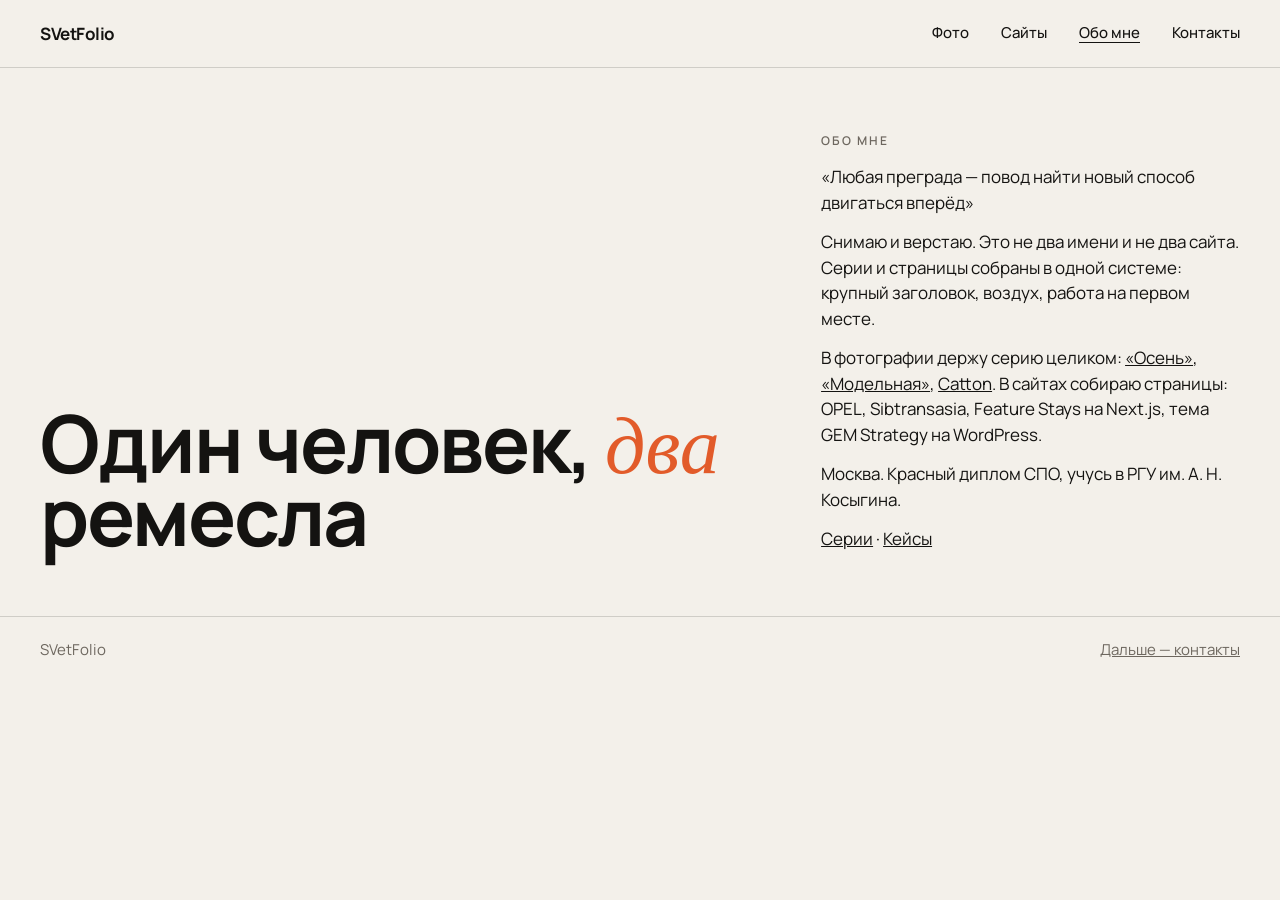
==== about.html @ d46ab94f "Add the SVetFolio portfolio so it can be published from the repository root." ====
<!DOCTYPE html>
<html lang="ru">
<head>
  <meta charset="UTF-8">
  <meta name="viewport" content="width=device-width, initial-scale=1">
  <title>Обо мне — SVetFolio</title>
  <link rel="preconnect" href="https://fonts.googleapis.com">
  <link rel="preconnect" href="https://fonts.gstatic.com" crossorigin>
  <link href="https://fonts.googleapis.com/css2?family=Fraunces:ital,opsz,wght@0,9..144,500;1,9..144,500&family=Manrope:wght@400;500;600;700&display=swap" rel="stylesheet">
  <link rel="stylesheet" href="style.css">
  <script src="script.js" defer></script>
</head>
<body class="page">
  <a class="skip" href="#main">К содержанию</a>
  <header class="header">
    <a class="header__logo" href="index.html">SVetFolio</a>
    <button class="header__toggle" type="button" aria-expanded="false" aria-controls="site-nav">
      <span class="header__toggle-text header__toggle-text--closed">Меню</span>
      <span class="header__toggle-text header__toggle-text--open">Закрыть</span>
    </button>
    <nav class="header__nav" id="site-nav" aria-label="Разделы">
      <a class="header__link" href="photo.html">Фото</a>
      <a class="header__link" href="web.html">Сайты</a>
      <a class="header__link header__link--current" href="about.html" aria-current="page">Обо мне</a>
      <a class="header__link" href="contact.html">Контакты</a>
    </nav>
  </header>

  <main id="main">
    <article class="bio">
      <h1 class="bio__title">Один человек, <em>два</em> ремесла</h1>
      <div class="bio__body">
        <p class="label">Обо мне</p>
        <p>«Любая преграда — повод найти новый способ двигаться вперёд»</p>
        <p>Снимаю и верстаю. Это не два имени и не два сайта. Серии и страницы собраны в одной системе: крупный заголовок, воздух, работа на первом месте.</p>
        <p>В фотографии держу серию целиком: <a href="photo-osen.html">«Осень»</a>, <a href="photo-mal.html">«Модельная»</a>, <a href="photo-catton.html">Catton</a>. В сайтах собираю страницы: OPEL, Sibtransasia, Feature Stays на Next.js, тема GEM Strategy на WordPress.</p>
        <p>Москва. Красный диплом СПО, учусь в РГУ им. А. Н. Косыгина.</p>
        <p><a href="photo.html">Серии</a> · <a href="web.html">Кейсы</a></p>
      </div>
    </article>
  </main>

  <footer class="footer">
    <p>SVetFolio</p>
    <a href="contact.html">Дальше — контакты</a>
  </footer>
</body>
</html>
---- style.css ----
:root {
  --sans: "Manrope", "Segoe UI", sans-serif;
  --display: "Fraunces", "Times New Roman", serif;
  --ink: #141311;
  --muted: #6d675f;
  --paper: #f3f0ea;
  --paper-2: #e6e0d6;
  --line: rgba(20, 19, 17, 0.16);
  --accent: #e25b2a;
  --night: #0c0c0c;
  --bone: #f4f1eb;
  --pad: 40px;
}

*,
*::before,
*::after {
  box-sizing: border-box;
}

html {
  scroll-behavior: smooth;
}

body {
  margin: 0;
  background: var(--paper);
  color: var(--ink);
  font-family: var(--sans);
  font-size: 17px;
  line-height: 1.5;
}

.page--photo {
  background: var(--night);
  color: var(--bone);
}

img {
  max-width: 100%;
  height: auto;
}

a {
  color: inherit;
}

button,
a {
  -webkit-tap-highlight-color: transparent;
}

button {
  font: inherit;
  color: inherit;
  background: none;
  border: 0;
  cursor: pointer;
}

h1,
h2,
h3,
p {
  margin: 0;
}

.skip {
  position: absolute;
  left: 16px;
  top: -64px;
  z-index: 50;
  padding: 8px 12px;
  background: var(--bone);
  color: var(--ink);
}

.skip:focus {
  top: 16px;
}

:focus-visible {
  outline: 2px solid var(--accent);
  outline-offset: 3px;
}

.header {
  position: sticky;
  top: 0;
  z-index: 30;
  display: flex;
  align-items: center;
  justify-content: space-between;
  gap: 16px;
  min-height: 68px;
  padding: 14px var(--pad);
  background: var(--paper);
  border-bottom: 1px solid var(--line);
}

.page--photo .header,
.page--photo .footer {
  background: var(--night);
  color: var(--bone);
  border-color: rgba(244, 241, 235, 0.16);
}

.header__logo {
  position: relative;
  z-index: 26;
  font-weight: 700;
  letter-spacing: -0.5px;
  text-decoration: none;
}

.header__nav {
  display: flex;
  gap: 32px;
}

.header__link {
  text-decoration: none;
  font-size: 15px;
  font-weight: 500;
}

.header__link--current {
  text-decoration: underline;
  text-underline-offset: 4px;
}

.header__toggle {
  position: relative;
  z-index: 26;
  display: none;
  align-items: center;
  min-height: 40px;
  padding: 0 2px;
  font-weight: 600;
}

.header__toggle-text--open {
  display: none;
}

.header__toggle[aria-expanded="true"] .header__toggle-text--closed {
  display: none;
}

.header__toggle[aria-expanded="true"] .header__toggle-text--open {
  display: inline;
}

.footer {
  display: flex;
  justify-content: space-between;
  gap: 16px;
  padding: 22px var(--pad) 28px;
  border-top: 1px solid var(--line);
  color: var(--muted);
  font-size: 15px;
}

.page--photo .footer {
  color: rgba(244, 241, 235, 0.62);
}

.label,
.intro__label {
  font-size: 12px;
  font-weight: 600;
  letter-spacing: 2px;
  text-transform: uppercase;
  color: var(--muted);
}

.page--photo .label,
.page--photo .intro__label {
  color: rgba(244, 241, 235, 0.62);
}

.intro {
  padding: 72px var(--pad) 48px;
}

.intro__label {
  margin-bottom: 22px;
}

.intro__layout,
.page-head__layout,
.who__layout,
.bio {
  display: grid;
  grid-template-columns: minmax(0, 1.4fr) minmax(220px, 0.8fr);
  gap: 24px 48px;
  align-items: end;
}

.intro__title,
.page-head__title,
.bio__title,
.case__title {
  font-weight: 700;
  letter-spacing: -2px;
  line-height: 0.9;
}

.intro__title {
  font-size: 92px;
  animation: rise 0.8s ease both;
}

.intro__title em,
.page-head__title em,
.bio__title em {
  font-family: var(--display);
  font-style: italic;
  font-weight: 500;
  letter-spacing: 0;
  color: var(--accent);
}

.intro__text {
  max-width: 352px;
  padding-bottom: 6px;
  color: var(--muted);
}

.doors {
  display: grid;
  grid-template-columns: 1fr 1fr;
  border-top: 1px solid var(--line);
}

.door {
  color: inherit;
  text-decoration: none;
  cursor: pointer;
}

.door:hover .door__link,
.door:focus-visible .door__link {
  color: var(--accent);
}

.door--photo,
.door--web {
  position: relative;
  display: flex;
  align-items: flex-end;
  min-height: 520px;
  overflow: hidden;
  color: var(--bone);
  background: var(--night);
}

.door--photo .cycle,
.door--web .cycle {
  position: absolute;
  inset: 0;
  max-width: none;
  height: auto;
  margin: 0;
}

.cycle::after {
  content: "";
  position: absolute;
  inset: 0;
  z-index: 2;
  background: rgba(8, 8, 8, 0);
  pointer-events: none;
  transition: background 0.35s ease;
}

.door:hover .cycle::after,
.door:focus-visible .cycle::after {
  background: rgba(8, 8, 8, 0.18);
}

.door__copy {
  position: relative;
  z-index: 2;
  width: 100%;
  padding: 24px var(--pad) 28px;
  background: rgba(8, 8, 8, 0.92);
}

.door--photo .label,
.door--web .label {
  color: rgba(244, 241, 235, 0.72);
}

.door--web {
  border-left: 1px solid rgba(244, 241, 235, 0.16);
}

.door__title {
  margin: 8px 0 10px;
  font-size: 52px;
  font-weight: 700;
  letter-spacing: -2px;
  line-height: 0.92;
}

.door--photo .door__title,
.door--web .door__title {
  font-family: var(--display);
  font-size: 64px;
  font-weight: 500;
}

.door__text {
  max-width: 416px;
}

.door__link {
  position: relative;
  z-index: 3;
  display: inline-block;
  margin-top: 18px;
  font-weight: 600;
  text-decoration: underline;
  text-underline-offset: 4px;
}

.cycle {
  position: relative;
  overflow: hidden;
  background: #181715;
}

.cycle__frame {
  position: absolute;
  inset: 0;
  margin: 0;
  opacity: 0;
  transform: translateY(12px) scale(1.04);
  transition: opacity 0.8s ease, transform 1.1s ease;
}

.cycle__frame--current {
  z-index: 1;
  opacity: 1;
  transform: none;
}

.cycle__photo {
  width: 100%;
  height: 100%;
  object-fit: cover;
  object-position: top;
}

.cycle__photo--center {
  object-position: center;
}

.cycle__label {
  position: absolute;
  top: 14px;
  left: 14px;
  z-index: 1;
  margin: 0;
  padding: 4px 8px;
  background: rgba(8, 8, 8, 0.72);
  color: var(--bone);
  font-size: 12px;
  letter-spacing: 1px;
  text-transform: uppercase;
}

.who,
.page-head,
.bio,
.orders,
.contacts {
  padding: 64px var(--pad);
}

.who {
  border-top: 1px solid var(--line);
}

.who__line {
  font-family: var(--display);
  font-size: 36px;
  font-weight: 500;
  line-height: 1.15;
  letter-spacing: -0.5px;
}

.who__side {
  align-self: end;
  color: var(--muted);
}

.who__side a,
.case__body a {
  font-weight: 600;
}

.who__icons {
  display: flex;
  gap: 12px;
}

.who__icons a {
  display: flex;
  align-items: center;
  justify-content: center;
  width: 44px;
  height: 44px;
  color: var(--ink);
  border: 1px solid var(--line);
  border-radius: 50%;
}

.who__icons svg {
  width: 20px;
  height: 20px;
}

.who__icons a:hover,
.who__icons a:focus-visible {
  color: var(--accent);
  border-color: var(--accent);
}

.page-head {
  padding-bottom: 24px;
}

.page-head__title,
.bio__title {
  font-size: 80px;
}

.page--photo .page-head__title {
  font-family: var(--display);
  font-weight: 500;
  letter-spacing: -1px;
}

.page-head__text,
.bio__body p,
.case__lead,
.orders__text {
  max-width: 608px;
}

.page-head__text,
.page-head__aside {
  align-self: end;
  color: var(--muted);
}

.page--photo .page-head__text,
.page--photo .page-head__aside {
  color: rgba(244, 241, 235, 0.72);
}

.page-head__aside p + p {
  margin-top: 12px;
}

.series {
  display: grid;
  grid-template-columns: repeat(3, 1fr);
  border-top: 1px solid rgba(244, 241, 235, 0.16);
  border-bottom: 1px solid rgba(244, 241, 235, 0.16);
}

.series__card {
  display: flex;
  flex-direction: column;
  gap: 6px;
  padding: 18px var(--pad) 22px;
  text-decoration: none;
}

.series__card + .series__card {
  border-left: 1px solid rgba(244, 241, 235, 0.16);
}

.series__cover {
  width: 100%;
  height: 280px;
  margin-bottom: 8px;
  object-fit: cover;
}

.series__cover--center {
  object-position: center;
}

.series__meta {
  color: rgba(244, 241, 235, 0.5);
  font-size: 13px;
  letter-spacing: 2px;
}

.series__title {
  font-family: var(--display);
  font-size: 28px;
  font-weight: 500;
}

.gallery {
  column-count: 2;
  column-gap: 8px;
  padding: 0 var(--pad) 64px;
}

.gallery__item {
  position: relative;
  break-inside: avoid;
  margin: 0 0 8px;
}

.gallery__photo {
  display: block;
  width: 100%;
  height: auto;
  cursor: zoom-in;
}

.gallery__caption {
  position: absolute;
  left: 8px;
  bottom: 8px;
  margin: 0;
  padding: 2px 6px;
  background: rgba(8, 8, 8, 0.62);
  color: var(--bone);
  font-size: 11px;
  letter-spacing: 0.4px;
}

.case {
  display: grid;
  grid-template-columns: minmax(0, 0.9fr) minmax(0, 1.2fr);
  gap: 24px 48px;
  align-items: start;
  padding: 56px var(--pad);
  border-top: 1px solid var(--line);
}

.case--flip,
.case--last {
  background: var(--paper-2);
}

.case__title {
  margin: 6px 0 12px;
  font-size: 64px;
}

.case__facts {
  display: grid;
  gap: 14px;
  margin: 20px 0;
}

.case__facts > div {
  display: grid;
  grid-template-columns: 120px 1fr;
  gap: 12px;
}

.case__facts dt {
  color: var(--muted);
  font-size: 13px;
  letter-spacing: 1px;
  text-transform: uppercase;
}

.case--flip .case__media {
  order: -1;
}

.case__media {
  margin: 0;
}

.case__shot {
  margin: 0;
}

.case__view {
  position: relative;
  overflow: hidden;
}

.case__track {
  display: flex;
  align-items: flex-start;
  transition: transform 0.45s ease;
}

.case__photo {
  display: block;
  width: 100%;
  min-width: 100%;
  height: auto;
  aspect-ratio: 1440 / 900;
  object-fit: cover;
  object-position: top;
  cursor: zoom-in;
}

.case__arrow {
  position: absolute;
  top: 50%;
  z-index: 1;
  display: inline-flex;
  align-items: center;
  justify-content: center;
  width: 40px;
  height: 40px;
  padding: 0;
  border-radius: 50%;
  background: rgba(12, 12, 12, 0.72);
  color: var(--bone);
  transform: translateY(-50%);
}

.case__arrow[hidden],
.case__dots[hidden] {
  display: none;
}

.case__arrow--prev {
  left: 12px;
}

.case__arrow--next {
  right: 12px;
}

.case__arrow svg {
  display: block;
  width: 22px;
  height: 22px;
}

.case__dots {
  display: flex;
  justify-content: center;
  gap: 4px;
  margin-top: 12px;
}

.case__dot {
  width: 8px;
  height: 8px;
  padding: 10px;
  box-sizing: content-box;
  border-radius: 50%;
  background: rgba(12, 12, 12, 0.28);
  background-clip: content-box;
}

.case__dot--current {
  background: #e25b2a;
  background-clip: content-box;
}

.case__links {
  display: flex;
  flex-wrap: wrap;
  gap: 8px 16px;
  margin-top: 16px;
}

.case__links a {
  text-decoration: underline;
  text-underline-offset: 4px;
}

.case__caption {
  margin-top: 8px;
  color: var(--muted);
  font-size: 14px;
}

.bio__body p + p,
.orders__text + .orders__text {
  margin-top: 14px;
}

.orders {
  display: grid;
  grid-template-columns: 1fr 1fr;
  gap: 32px 48px;
  border-top: 1px solid var(--line);
}

.orders__title {
  margin: 6px 0 12px;
  font-size: 40px;
  letter-spacing: -1px;
}

.contacts {
  padding-top: 20px;
  border-top: 1px solid var(--line);
}

.contacts__list {
  margin: 0;
  padding: 0;
  list-style: none;
}

.contacts__item {
  border-top: 1px solid var(--line);
}

.contacts__row {
  display: grid;
  grid-template-columns: 144px 1fr;
  gap: 16px;
  padding: 18px 0;
  font-size: 32px;
  letter-spacing: -0.5px;
}

.contacts__name {
  align-self: center;
  font-size: 12px;
  letter-spacing: 2px;
  text-transform: uppercase;
  color: var(--muted);
}

.js .reveal {
  opacity: 0;
  transform: translateY(18px);
  transition: opacity 0.7s ease, transform 0.7s ease;
}

.js .reveal--in {
  opacity: 1;
  transform: none;
}

.door--web.reveal {
  transition-delay: 0.12s;
}

@keyframes rise {
  from {
    opacity: 0;
    transform: translateY(12px);
  }
  to {
    opacity: 1;
    transform: none;
  }
}

.to-top {
  position: fixed;
  right: 18px;
  bottom: 18px;
  z-index: 35;
  display: inline-flex;
  align-items: center;
  justify-content: center;
  width: 44px;
  height: 44px;
  padding: 0;
  background: var(--ink);
  color: var(--bone);
}

.page--photo .to-top {
  background: var(--bone);
  color: var(--ink);
}

.to-top[hidden] {
  display: none;
}

.to-top svg,
.lightbox__close svg,
.lightbox__prev svg,
.lightbox__next svg {
  display: block;
  width: 22px;
  height: 22px;
}

.lightbox__close,
.lightbox__prev,
.lightbox__next {
  display: inline-flex;
  align-items: center;
  justify-content: center;
  width: 44px;
  height: 44px;
  padding: 0;
  border: 1px solid rgba(244, 241, 235, 0.35);
}

.lightbox[open] {
  display: flex;
  flex-direction: column;
  width: 100vw;
  height: 100vh;
  max-width: 100vw;
  max-height: 100vh;
  margin: 0;
  padding: 0;
  border: 0;
  background: #0c0c0c;
  color: var(--bone);
}

.lightbox::backdrop {
  background: rgba(0, 0, 0, 0.78);
}

.lightbox__bar,
.lightbox__stage {
  display: flex;
  align-items: center;
}

.lightbox__bar {
  justify-content: space-between;
  gap: 16px;
  padding: 14px 16px;
}

.lightbox__count {
  font-size: 13px;
  letter-spacing: 2px;
  text-transform: uppercase;
}

.lightbox__stage {
  flex: 1;
  justify-content: center;
  gap: 10px;
  min-height: 0;
  padding: 0 12px 20px;
}

.lightbox__photo {
  width: auto;
  height: auto;
  max-width: calc(100vw - 128px);
  max-height: calc(100vh - 104px);
  object-fit: contain;
  cursor: default;
}

.lightbox--page .lightbox__stage {
  align-items: stretch;
}

.lightbox--page .lightbox__prev,
.lightbox--page .lightbox__next {
  align-self: center;
  flex: none;
}

.lightbox--page .lightbox__scroll {
  flex: 1;
  min-width: 0;
  min-height: 0;
  overflow: auto;
}

.lightbox--page .lightbox__photo {
  display: block;
  width: min(880px, 100%);
  max-width: min(880px, 100%);
  max-height: none;
  height: auto;
  margin: 0 auto;
  object-fit: fill;
}

@media (min-width: 1100px) {
  .gallery {
    column-count: 3;
  }
}

@media (max-width: 900px) {
  :root {
    --pad: 20px;
  }

  .intro__title {
    font-size: 48px;
  }

  .page-head__title,
  .bio__title,
  .case__title {
    font-size: 40px;
  }

  .door__title,
  .door--photo .door__title,
  .door--web .door__title {
    font-size: 40px;
  }

  .intro__layout,
  .page-head__layout,
  .who__layout,
  .bio,
  .doors,
  .case,
  .orders,
  .series,
  .case__facts > div,
  .contacts__row {
    grid-template-columns: 1fr;
  }

  .door--photo,
  .door--web {
    min-height: 440px;
  }

  .door--web {
    border-left: 0;
    border-top: 1px solid rgba(244, 241, 235, 0.16);
  }

  .series__card + .series__card {
    border-left: 0;
    border-top: 1px solid rgba(244, 241, 235, 0.16);
  }

  .case--flip .case__media {
    order: 0;
  }

  .gallery {
    column-count: 2;
  }
}

@media (max-width: 720px) {
  .header__toggle {
    display: inline-flex;
  }

  .header__nav {
    position: fixed;
    inset: 0;
    z-index: 25;
    display: none;
    flex-direction: column;
    justify-content: center;
    gap: 18px;
    padding: 96px var(--pad);
    background: var(--paper);
  }

  .page--photo .header__nav {
    background: var(--night);
  }

  .header__nav--open {
    display: flex;
  }

  .header__link {
    font-size: 32px;
  }

  .page--nav-open {
    overflow: hidden;
  }

  .gallery {
    column-count: 1;
  }

  .lightbox__photo {
    max-width: calc(100vw - 120px);
  }
}

@media (prefers-reduced-motion: reduce) {
  html {
    scroll-behavior: auto;
  }

  .intro__title,
  .js .reveal {
    animation: none;
    transition: none;
    opacity: 1;
    transform: none;
  }

  .cycle__frame,
  .cycle::after,
  .case__track {
    transition: none;
  }
}

@media (max-width: 500px) {
  .case__dots,
  .case__arrow {
    display: none;
  }

  .lightbox--page .lightbox__photo {
    width: 100%;
    max-width: 100%;
  }
}
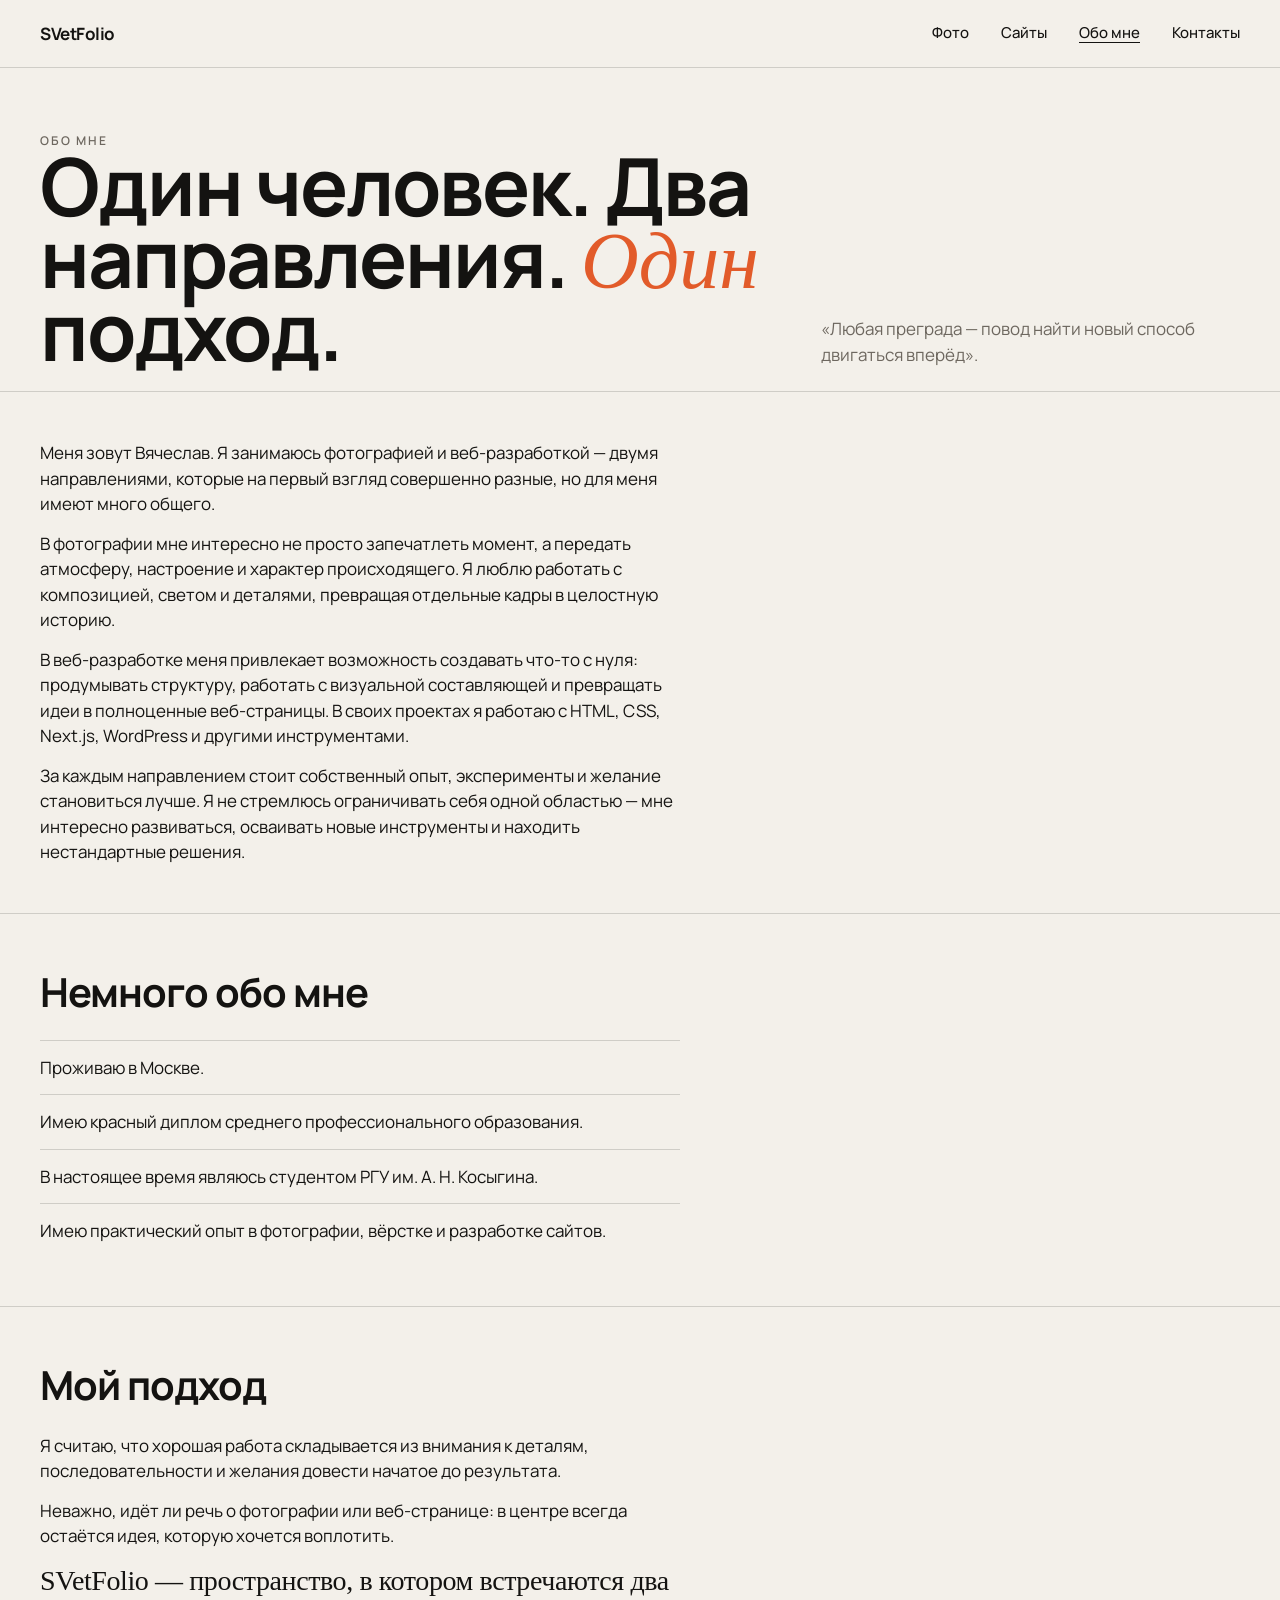
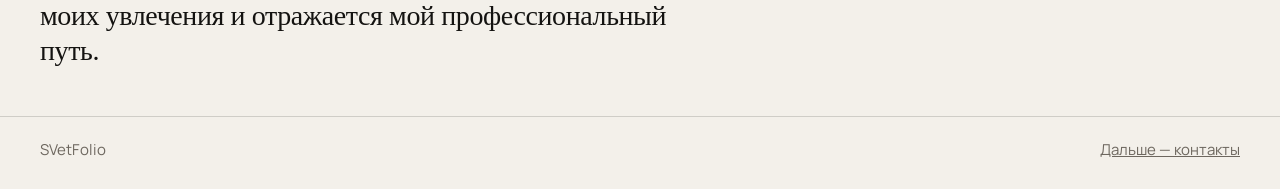
==== commit 6136c367: "Rewrite the about and contact pages with the author's own text." ====
--- a/about.html
+++ b/about.html
@@ -27,17 +27,37 @@
   </header>
 
   <main id="main">
-    <article class="bio">
-      <h1 class="bio__title">Один человек, <em>два</em> ремесла</h1>
-      <div class="bio__body">
-        <p class="label">Обо мне</p>
-        <p>«Любая преграда — повод найти новый способ двигаться вперёд»</p>
-        <p>Снимаю и верстаю. Это не два имени и не два сайта. Серии и страницы собраны в одной системе: крупный заголовок, воздух, работа на первом месте.</p>
-        <p>В фотографии держу серию целиком: <a href="photo-osen.html">«Осень»</a>, <a href="photo-mal.html">«Модельная»</a>, <a href="photo-catton.html">Catton</a>. В сайтах собираю страницы: OPEL, Sibtransasia, Feature Stays на Next.js, тема GEM Strategy на WordPress.</p>
-        <p>Москва. Красный диплом СПО, учусь в РГУ им. А. Н. Косыгина.</p>
-        <p><a href="photo.html">Серии</a> · <a href="web.html">Кейсы</a></p>
+    <header class="page-head">
+      <p class="label">Обо мне</p>
+      <div class="page-head__layout">
+        <h1 class="page-head__title">Один человек. Два направления. <em>Один</em> подход.</h1>
+        <p class="page-head__text">«Любая преграда — повод найти новый способ двигаться вперёд».</p>
       </div>
-    </article>
+    </header>
+
+    <section class="prose">
+      <p>Меня зовут Вячеслав. Я занимаюсь фотографией и веб-разработкой — двумя направлениями, которые на первый взгляд совершенно разные, но для меня имеют много общего.</p>
+      <p>В фотографии мне интересно не просто запечатлеть момент, а передать атмосферу, настроение и характер происходящего. Я люблю работать с композицией, светом и деталями, превращая отдельные кадры в целостную историю.</p>
+      <p>В веб-разработке меня привлекает возможность создавать что-то с нуля: продумывать структуру, работать с визуальной составляющей и превращать идеи в полноценные веб-страницы. В своих проектах я работаю с HTML, CSS, Next.js, WordPress и другими инструментами.</p>
+      <p>За каждым направлением стоит собственный опыт, эксперименты и желание становиться лучше. Я не стремлюсь ограничивать себя одной областью — мне интересно развиваться, осваивать новые инструменты и находить нестандартные решения.</p>
+    </section>
+
+    <section class="facts">
+      <h2 class="facts__title">Немного обо мне</h2>
+      <ul class="facts__list">
+        <li>Проживаю в Москве.</li>
+        <li>Имею красный диплом среднего профессионального образования.</li>
+        <li>В настоящее время являюсь студентом РГУ им. А. Н. Косыгина.</li>
+        <li>Имею практический опыт в фотографии, вёрстке и разработке сайтов.</li>
+      </ul>
+    </section>
+
+    <section class="approach">
+      <h2 class="approach__title">Мой подход</h2>
+      <p>Я считаю, что хорошая работа складывается из внимания к деталям, последовательности и желания довести начатое до результата.</p>
+      <p>Неважно, идёт ли речь о фотографии или веб-странице: в центре всегда остаётся идея, которую хочется воплотить.</p>
+      <p class="approach__close">SVetFolio — пространство, в котором встречаются два моих увлечения и отражается мой профессиональный путь.</p>
+    </section>
   </main>
 
   <footer class="footer">
--- a/style.css
+++ b/style.css
@@ -735,6 +735,80 @@
   color: var(--muted);
 }
 
+.prose,
+.facts,
+.approach {
+  padding: 48px var(--pad);
+  border-top: 1px solid var(--line);
+}
+
+.prose p,
+.approach p,
+.contacts__lead,
+.contacts__note {
+  max-width: 640px;
+}
+
+.prose p + p,
+.approach p + p {
+  margin-top: 14px;
+}
+
+.facts__title,
+.approach__title,
+.contacts__title {
+  margin-bottom: 18px;
+  font-size: 40px;
+  letter-spacing: -1px;
+}
+
+.facts__list {
+  max-width: 640px;
+  margin: 0;
+  padding: 0;
+  list-style: none;
+}
+
+.facts__list li {
+  padding: 14px 0;
+  border-top: 1px solid var(--line);
+}
+
+.approach__close,
+.contacts__close {
+  max-width: 640px;
+  margin-top: 22px;
+  font-family: var(--display);
+  font-size: 28px;
+  font-weight: 500;
+  line-height: 1.25;
+  letter-spacing: -0.4px;
+}
+
+.orders__meta {
+  max-width: 608px;
+  margin-top: 14px;
+}
+
+.orders__meta span {
+  display: block;
+  margin-bottom: 4px;
+  font-size: 12px;
+  font-weight: 600;
+  letter-spacing: 2px;
+  text-transform: uppercase;
+  color: var(--muted);
+}
+
+.contacts__lead {
+  margin-bottom: 8px;
+  color: var(--muted);
+}
+
+.contacts__note {
+  margin-top: 22px;
+}
+
 .js .reveal {
   opacity: 0;
   transform: translateY(18px);
